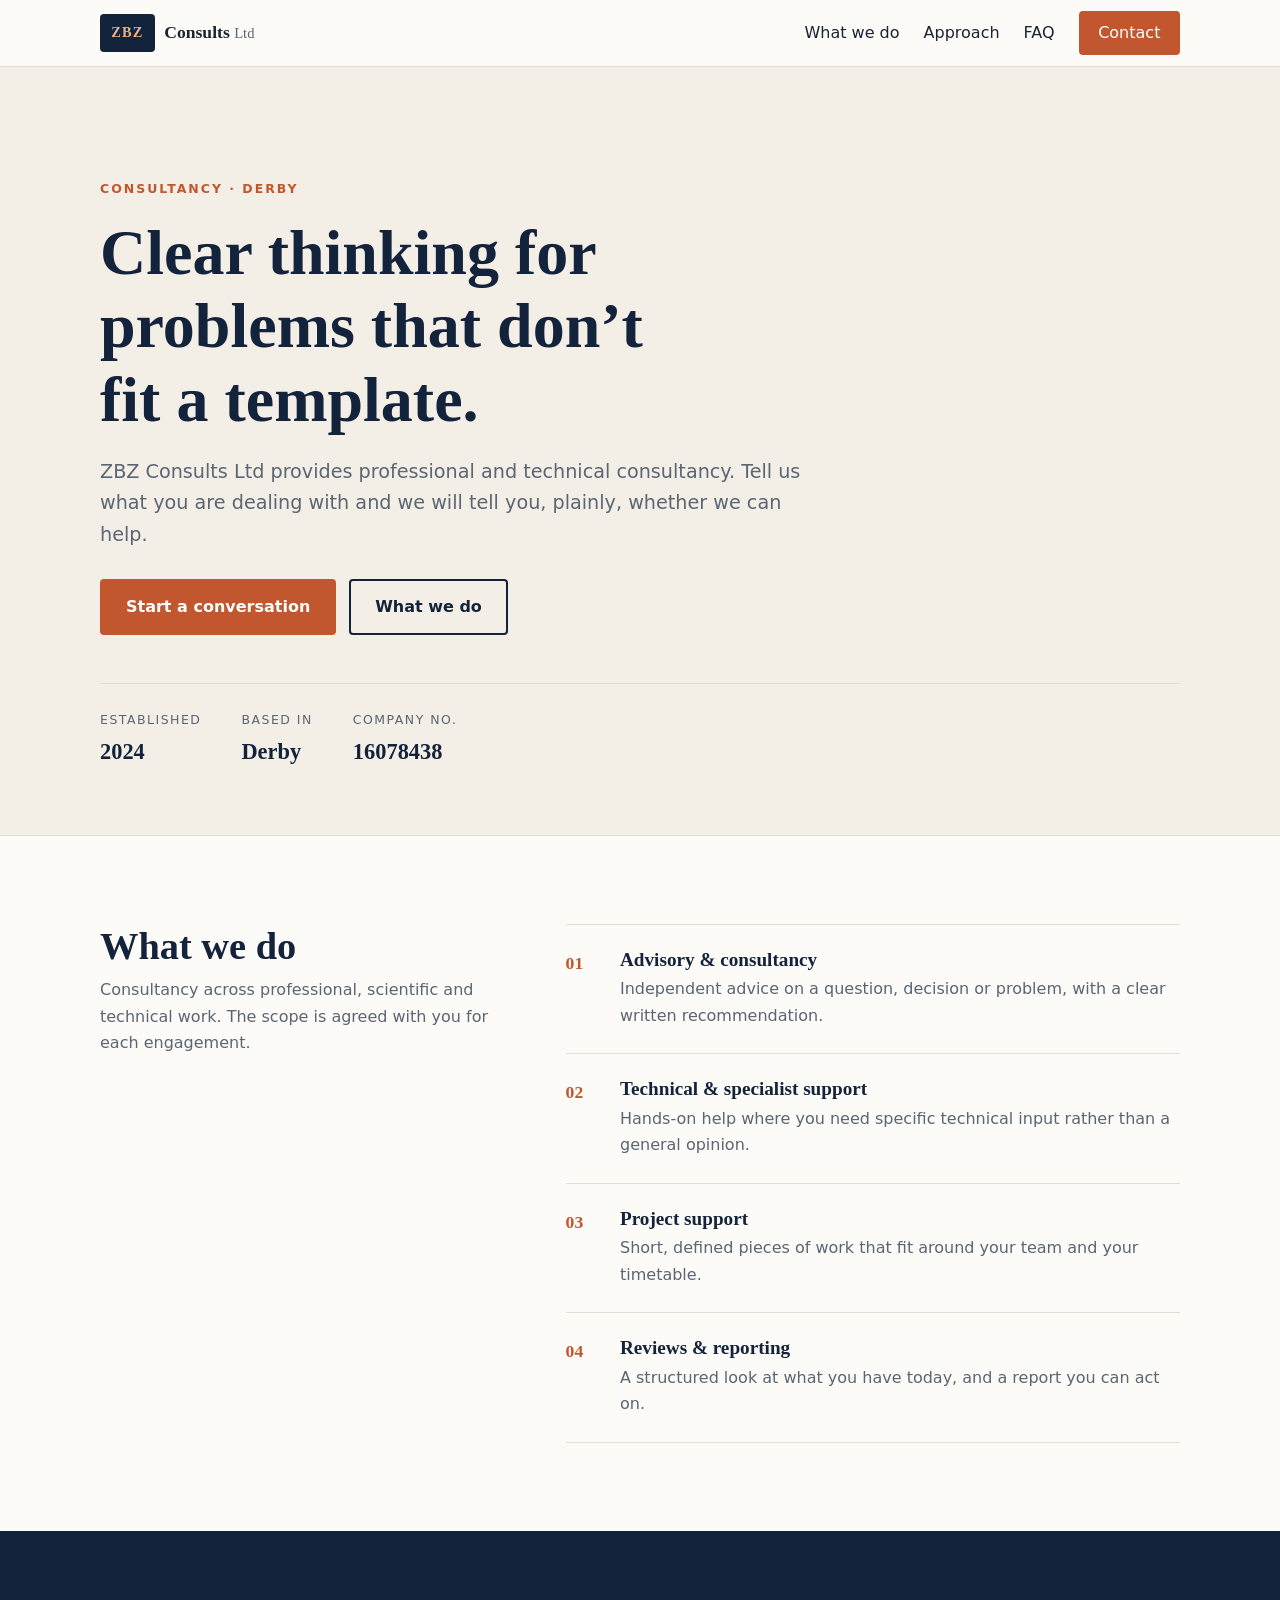
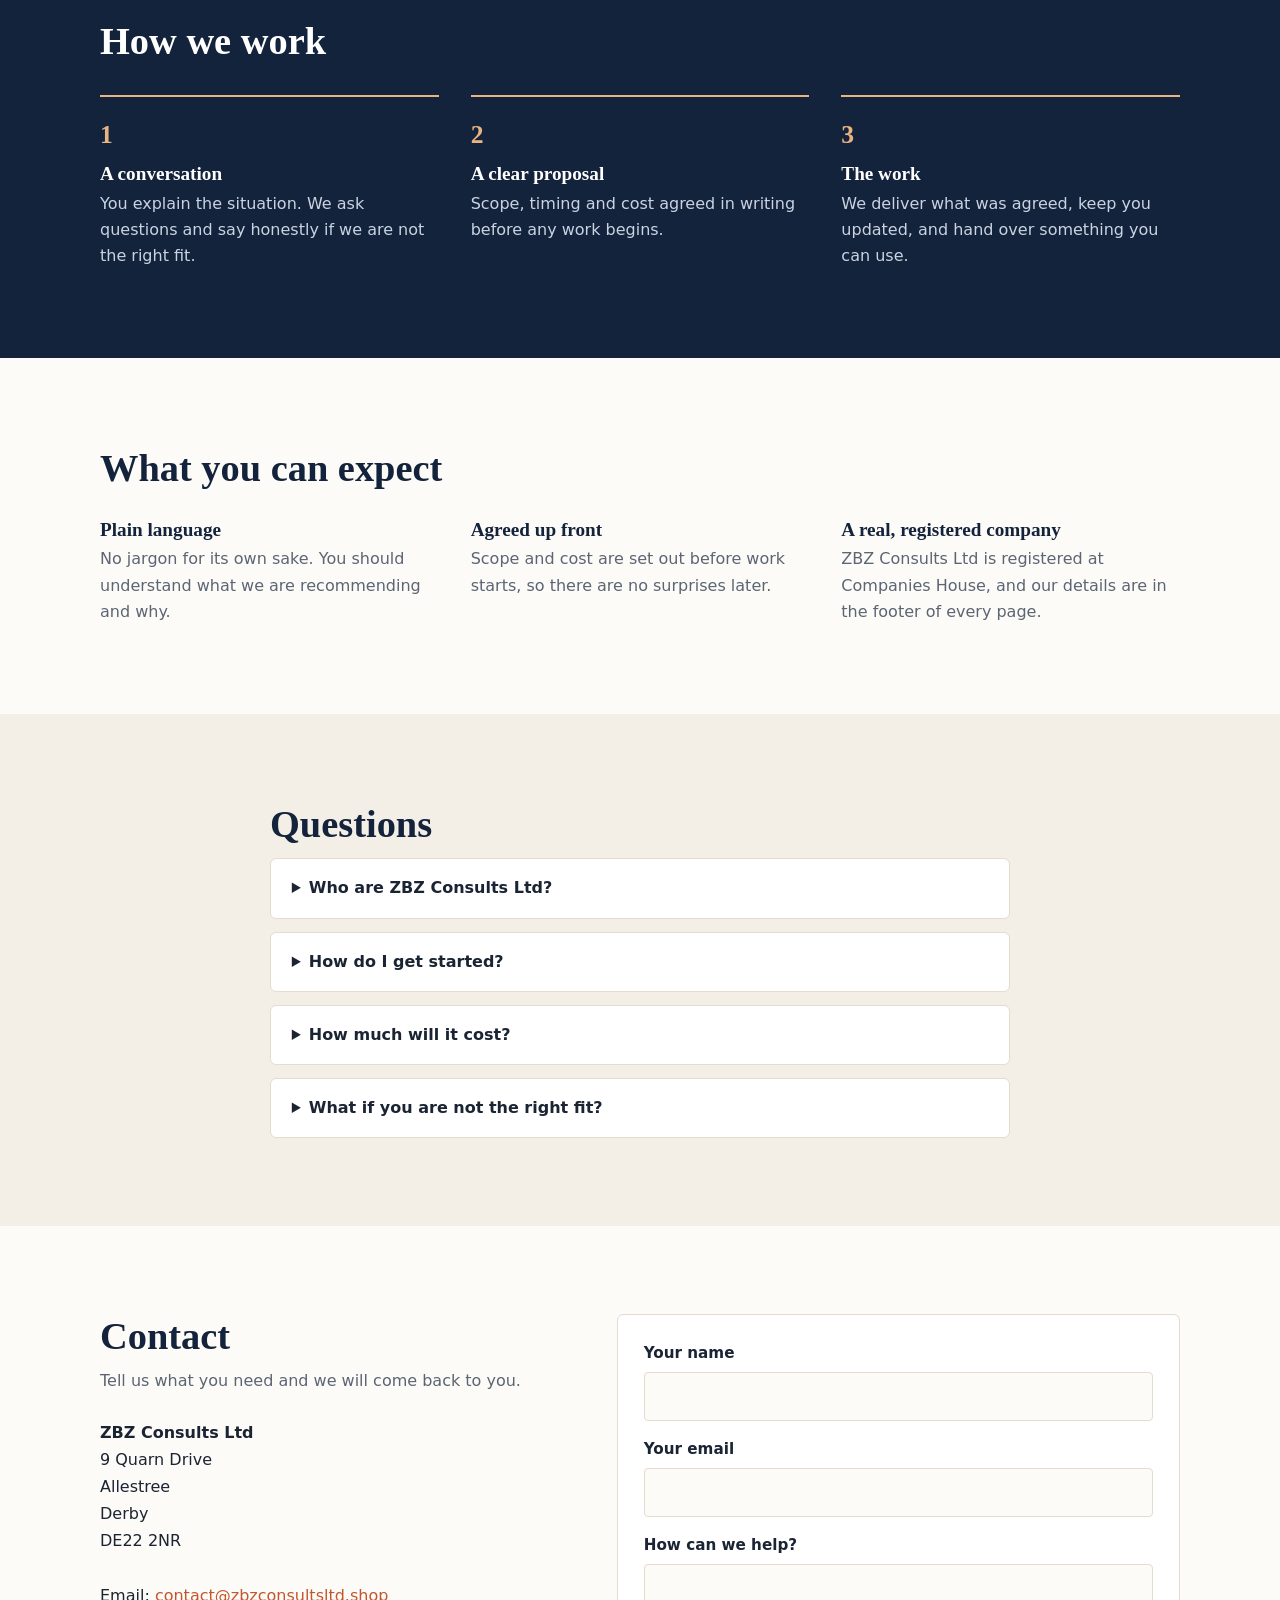
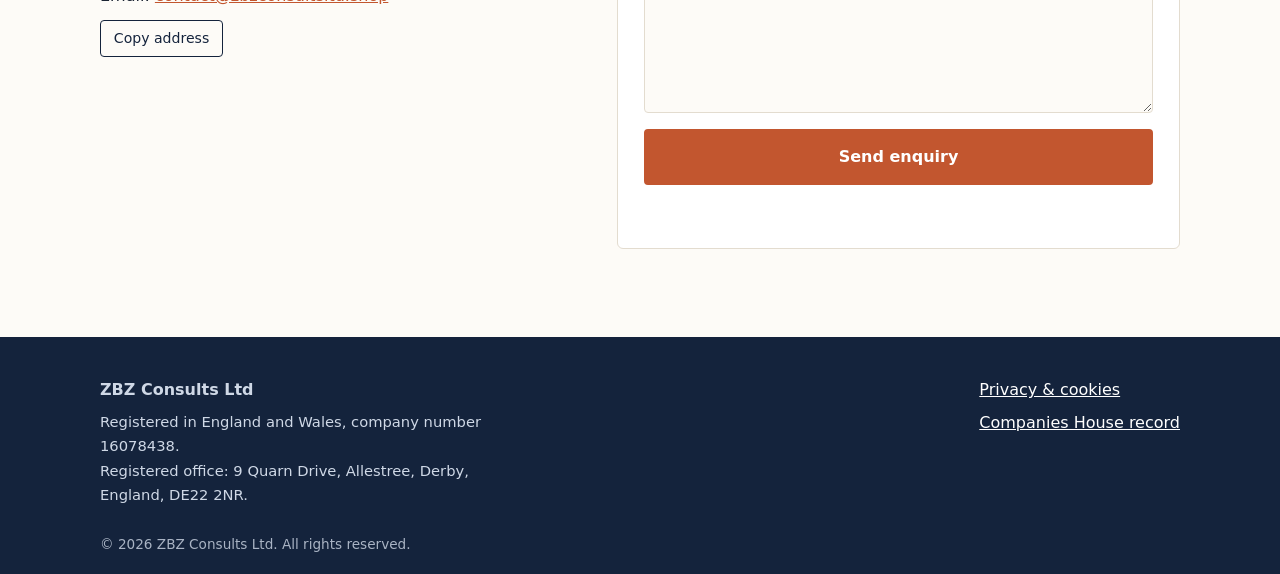
==== index.html @ 8d19d89a "Add website Co-Authored-By: Claude Sonnet 5.5 <noreply@anthropic.com>" ====
<!doctype html>
<html lang="en-GB">
<head>
  <meta charset="utf-8">
  <meta name="viewport" content="width=device-width, initial-scale=1">
  <title>ZBZ Consults Ltd | Consultancy, Derby</title>
  <meta name="description" content="ZBZ Consults Ltd is a Derby-based consultancy providing professional and technical support. Tell us what you need and we will tell you honestly whether we can help.">
  <link rel="canonical" href="https://zbzconsultsltd.shop/">
  <meta property="og:title" content="ZBZ Consults Ltd">
  <meta property="og:description" content="Professional and technical consultancy from Derby.">
  <meta property="og:type" content="website">
  <meta property="og:url" content="https://zbzconsultsltd.shop/">
  <meta name="theme-color" content="#14233c">
  <link rel="icon" href="data:image/svg+xml,%3Csvg xmlns='http://www.w3.org/2000/svg' viewBox='0 0 64 64'%3E%3Crect width='64' height='64' rx='8' fill='%2314233c'/%3E%3Ctext x='32' y='42' font-family='Georgia' font-weight='700' font-size='26' text-anchor='middle' fill='%23e9b384'%3EZBZ%3C/text%3E%3C/svg%3E">
  <link rel="stylesheet" href="css/styles.css">
</head>
<body>
  <a class="skip" href="#main">Skip to content</a>

  <header class="site-header">
    <div class="wrap bar">
      <a class="brand" href="#top" aria-label="ZBZ Consults Ltd, home"><span class="brand-mark" aria-hidden="true">ZBZ</span><span class="brand-text">Consults <small>Ltd</small></span></a>
      <button class="menu-btn" aria-expanded="false" aria-controls="nav" aria-label="Menu"><span></span><span></span><span></span></button>
      <nav id="nav" class="nav" aria-label="Main">
        <a href="#services">What we do</a>
        <a href="#approach">Approach</a>
        <a href="#faq">FAQ</a>
        <a href="#contact" class="btn btn-small">Contact</a>
      </nav>
    </div>
  </header>

  <main id="main">
    <section class="hero" id="top">
      <div class="wrap">
        <p class="eyebrow">Consultancy &middot; Derby</p>
        <h1>Clear thinking for problems that don&rsquo;t fit a template.</h1>
        <p class="lead">ZBZ Consults Ltd provides professional and technical consultancy. Tell us what you are dealing with and we will tell you, plainly, whether we can help.</p>
        <div class="cta-row">
          <a class="btn" href="#contact">Start a conversation</a>
          <a class="btn btn-ghost" href="#services">What we do</a>
        </div>
        <dl class="facts">
          <div><dt>Established</dt><dd>2024</dd></div>
          <div><dt>Based in</dt><dd>Derby</dd></div>
          <div><dt>Company no.</dt><dd>16078438</dd></div>
        </dl>
      </div>
    </section>

    <section class="section" id="services">
      <div class="wrap two-col">
        <div class="sticky-head">
          <h2>What we do</h2>
          <p class="section-intro">Consultancy across professional, scientific and technical work. The scope is agreed with you for each engagement.</p>
        </div>
        <ol class="service-list">
          <li><span class="n">01</span><div><h3>Advisory &amp; consultancy</h3><p>Independent advice on a question, decision or problem, with a clear written recommendation.</p></div></li>
          <li><span class="n">02</span><div><h3>Technical &amp; specialist support</h3><p>Hands-on help where you need specific technical input rather than a general opinion.</p></div></li>
          <li><span class="n">03</span><div><h3>Project support</h3><p>Short, defined pieces of work that fit around your team and your timetable.</p></div></li>
          <li><span class="n">04</span><div><h3>Reviews &amp; reporting</h3><p>A structured look at what you have today, and a report you can act on.</p></div></li>
        </ol>
      </div>
    </section>

    <section class="section dark" id="approach">
      <div class="wrap">
        <h2>How we work</h2>
        <div class="steps">
          <div class="step"><span class="n">1</span><h3>A conversation</h3><p>You explain the situation. We ask questions and say honestly if we are not the right fit.</p></div>
          <div class="step"><span class="n">2</span><h3>A clear proposal</h3><p>Scope, timing and cost agreed in writing before any work begins.</p></div>
          <div class="step"><span class="n">3</span><h3>The work</h3><p>We deliver what was agreed, keep you updated, and hand over something you can use.</p></div>
        </div>
      </div>
    </section>

    <section class="section" id="principles">
      <div class="wrap">
        <h2>What you can expect</h2>
        <div class="trio">
          <div><h3>Plain language</h3><p>No jargon for its own sake. You should understand what we are recommending and why.</p></div>
          <div><h3>Agreed up front</h3><p>Scope and cost are set out before work starts, so there are no surprises later.</p></div>
          <div><h3>A real, registered company</h3><p>ZBZ Consults Ltd is registered at Companies House, and our details are in the footer of every page.</p></div>
        </div>
      </div>
    </section>

    <section class="section alt" id="faq">
      <div class="wrap narrow">
        <h2>Questions</h2>
        <details><summary>Who are ZBZ Consults Ltd?</summary><p>A private limited company registered in England and Wales (company number 16078438), incorporated on 13 November 2024. Our registered office is in Derby.</p></details>
        <details><summary>How do I get started?</summary><p>Send us a short message using the form below, or email us. Tell us what you need and we will reply to arrange a conversation.</p></details>
        <details><summary>How much will it cost?</summary><p>It depends on the scope. We agree the cost with you in writing before any work begins.</p></details>
        <details><summary>What if you are not the right fit?</summary><p>We will say so. It is better to be told that early than to find out halfway through.</p></details>
      </div>
    </section>

    <section class="section" id="contact">
      <div class="wrap contact-grid">
        <div>
          <h2>Contact</h2>
          <p class="section-intro">Tell us what you need and we will come back to you.</p>
          <address>
            <strong>ZBZ Consults Ltd</strong><br>
            9 Quarn Drive<br>Allestree<br>Derby<br>DE22 2NR<br><br>
            Email: <a href="mailto:contact@zbzconsultsltd.shop">contact@zbzconsultsltd.shop</a>
            <button type="button" class="copy-btn" id="copy-email">Copy address</button>
          </address>
        </div>
        <form id="enquiry" class="form" novalidate>
          <label>Your name<input name="name" type="text" autocomplete="name" required></label>
          <label>Your email<input name="email" type="email" autocomplete="email" required></label>
          <label>How can we help?<textarea name="message" rows="5" required></textarea></label>
          <button class="btn" type="submit">Send enquiry</button>
          <p class="form-status" role="status" aria-live="polite"></p>
        </form>
      </div>
    </section>
  </main>

  <footer class="site-footer">
    <div class="wrap foot-grid">
      <div>
        <strong>ZBZ Consults Ltd</strong>
        <p>Registered in England and Wales, company number 16078438.<br>Registered office: 9 Quarn Drive, Allestree, Derby, England, DE22 2NR.</p>
      </div>
      <div class="foot-links">
        <a href="privacy.html">Privacy &amp; cookies</a>
        <a href="https://find-and-update.company-information.service.gov.uk/company/16078438" rel="noopener" target="_blank">Companies House record</a>
      </div>
    </div>
    <div class="wrap copy">&copy; <span id="year">2026</span> ZBZ Consults Ltd. All rights reserved.</div>
  </footer>

  <script src="js/main.js"></script>
</body>
</html>
---- css/styles.css ----
:root{
  --navy:#14233c; --navy-2:#1d3556; --sand:#f4efe6; --paper:#fdfbf7; --ink:#1b2433;
  --muted:#5b6574; --accent:#c2562f; --accent-soft:#e9b384; --line:#e3dccf;
}
*{box-sizing:border-box}
html{scroll-behavior:smooth;scroll-padding-top:76px}
body{margin:0;font-family:system-ui,-apple-system,"Segoe UI",Roboto,Arial,sans-serif;color:var(--ink);background:var(--paper);line-height:1.65;-webkit-font-smoothing:antialiased}
a{color:var(--accent)}
h1,h2,h3{font-family:Georgia,"Times New Roman",serif;line-height:1.15;margin:0}
.wrap{width:min(1080px,100% - 32px);margin-inline:auto}
.narrow{width:min(740px,100% - 32px)}
.skip{position:absolute;left:-999px;top:0;background:var(--navy);color:#fff;padding:.6rem 1rem;z-index:100}
.skip:focus{left:8px;top:8px}

.site-header{position:sticky;top:0;z-index:50;background:rgba(253,251,247,.95);backdrop-filter:blur(8px);border-bottom:1px solid var(--line)}
.bar{display:flex;align-items:center;justify-content:space-between;min-height:66px;gap:1rem}
.brand{display:flex;align-items:center;gap:.6rem;text-decoration:none;color:var(--ink);font-family:Georgia,serif;font-weight:700;font-size:1.1rem}
.brand-mark{display:grid;place-items:center;height:38px;padding:0 .7rem;background:var(--navy);color:var(--accent-soft);font-size:.9rem;letter-spacing:.08em;border-radius:4px}
.brand-text small{font-weight:400;color:var(--muted)}
.nav{display:flex;align-items:center;gap:1.5rem}
.nav a{text-decoration:none;color:var(--ink);font-weight:500}
.nav a:hover{color:var(--accent)}
.menu-btn{display:none;background:none;border:0;padding:.5rem;cursor:pointer}
.menu-btn span{display:block;width:24px;height:2px;background:var(--ink);margin:5px 0}

.btn{display:inline-block;background:var(--accent);color:#fff !important;padding:.8rem 1.5rem;border-radius:4px;font:inherit;font-weight:600;text-decoration:none;border:2px solid var(--accent);cursor:pointer;transition:background .15s}
.btn:hover{background:#a84624;border-color:#a84624}
.btn-small{padding:.45rem 1.1rem}
.btn-ghost{background:transparent;color:var(--navy) !important;border-color:var(--navy)}
.btn-ghost:hover{background:var(--navy);border-color:var(--navy);color:#fff !important}

.hero{background:var(--sand);padding:clamp(3.5rem,9vw,7rem) 0 clamp(2.5rem,6vw,4rem);border-bottom:1px solid var(--line)}
.eyebrow{text-transform:uppercase;letter-spacing:.16em;font-size:.78rem;font-weight:700;color:var(--accent);margin:0 0 1rem}
h1{font-size:clamp(2.2rem,5.6vw,4rem);max-width:18ch;color:var(--navy)}
.lead{font-size:1.2rem;color:var(--muted);max-width:58ch;margin:1.2rem 0 0}
.cta-row{display:flex;flex-wrap:wrap;gap:.8rem;margin-top:1.8rem}
.facts{display:flex;flex-wrap:wrap;gap:2.5rem;margin:3rem 0 0;padding-top:1.6rem;border-top:1px solid var(--line)}
.facts dt{font-size:.78rem;letter-spacing:.12em;text-transform:uppercase;color:var(--muted)}
.facts dd{margin:.2rem 0 0;font-family:Georgia,serif;font-size:1.4rem;color:var(--navy);font-weight:700}

.section{padding:clamp(3rem,7vw,5.5rem) 0}
.section.alt{background:var(--sand)}
.section.dark{background:var(--navy);color:#e7ecf4}
.section.dark h2,.section.dark h3{color:#fff}
h2{font-size:clamp(1.7rem,3.6vw,2.4rem);color:var(--navy);margin-bottom:.6rem}
h3{font-size:1.2rem;color:var(--navy);margin-bottom:.35rem}
.section-intro{color:var(--muted);max-width:52ch;margin:0 0 1.5rem}

.two-col{display:grid;grid-template-columns:1fr 1.5fr;gap:3.5rem;align-items:start}
.sticky-head{position:sticky;top:96px}
.service-list{list-style:none;margin:0;padding:0}
.service-list li{display:flex;gap:1.4rem;padding:1.5rem 0;border-top:1px solid var(--line)}
.service-list li:last-child{border-bottom:1px solid var(--line)}
.service-list p{margin:0;color:var(--muted)}
.n{font-family:Georgia,serif;color:var(--accent);font-weight:700;font-size:1.1rem;flex:none;min-width:2rem}

.steps{display:grid;grid-template-columns:repeat(auto-fit,minmax(min(240px,100%),1fr));gap:2rem;margin-top:2rem}
.step{border-top:2px solid var(--accent-soft);padding-top:1.1rem}
.step p{margin:0;color:#c9d3e2}
.step .n{color:var(--accent-soft);display:block;margin-bottom:.4rem;font-size:1.6rem}
.trio{display:grid;grid-template-columns:repeat(auto-fit,minmax(min(250px,100%),1fr));gap:2rem;margin-top:1.8rem}
.trio p{margin:0;color:var(--muted)}

details{background:#fff;border:1px solid var(--line);border-radius:6px;padding:1rem 1.3rem;margin-top:.8rem}
summary{cursor:pointer;font-weight:600}
details p{margin:.7rem 0 0;color:var(--muted)}

.contact-grid{display:grid;grid-template-columns:1fr 1.2fr;gap:3rem}
address{font-style:normal;line-height:1.7}
.copy-btn{display:block;margin-top:.7rem;background:none;border:1.5px solid var(--navy);color:var(--navy);border-radius:4px;padding:.35rem .8rem;font:inherit;font-size:.88rem;cursor:pointer}
.copy-btn:hover{background:var(--navy);color:#fff}
.form{display:grid;gap:1rem;background:#fff;padding:1.6rem;border:1px solid var(--line);border-radius:6px}
.form label{display:grid;gap:.35rem;font-weight:600;font-size:.95rem}
.form input,.form textarea{font:inherit;padding:.7rem .85rem;border:1.5px solid var(--line);border-radius:4px;background:var(--paper)}
.form input:focus,.form textarea:focus{outline:2px solid var(--navy);border-color:var(--navy)}
.form .invalid{border-color:#b3261e}
.form-status{margin:0;min-height:1.4em;font-size:.95rem}

.site-footer{background:var(--navy);color:#cfd8e6;padding:2.5rem 0 1.2rem}
.site-footer a{color:#fff}
.foot-grid{display:flex;justify-content:space-between;gap:2rem;flex-wrap:wrap}
.foot-grid p{margin:.4rem 0 0;font-size:.92rem;max-width:46ch}
.foot-links{display:flex;flex-direction:column;gap:.4rem}
.copy{margin-top:1.6rem;font-size:.85rem;opacity:.8}

.legal{padding:3rem 0 4rem}
.legal h1{font-size:2rem;max-width:none}
.legal h2{font-size:1.25rem;margin-top:2rem}

@media (prefers-reduced-motion:reduce){*{scroll-behavior:auto !important;transition:none !important}}
@media (max-width:820px){
  .two-col,.contact-grid{grid-template-columns:1fr;gap:1.5rem}
  .sticky-head{position:static}
  .menu-btn{display:block}
  .nav{position:absolute;top:66px;left:0;right:0;flex-direction:column;align-items:stretch;gap:0;background:var(--paper);border-bottom:1px solid var(--line);display:none;padding:.5rem 16px 1rem}
  .nav.open{display:flex}
  .nav a{padding:.8rem 0;border-bottom:1px solid var(--line)}
  .nav .btn{text-align:center;margin-top:.8rem}
}
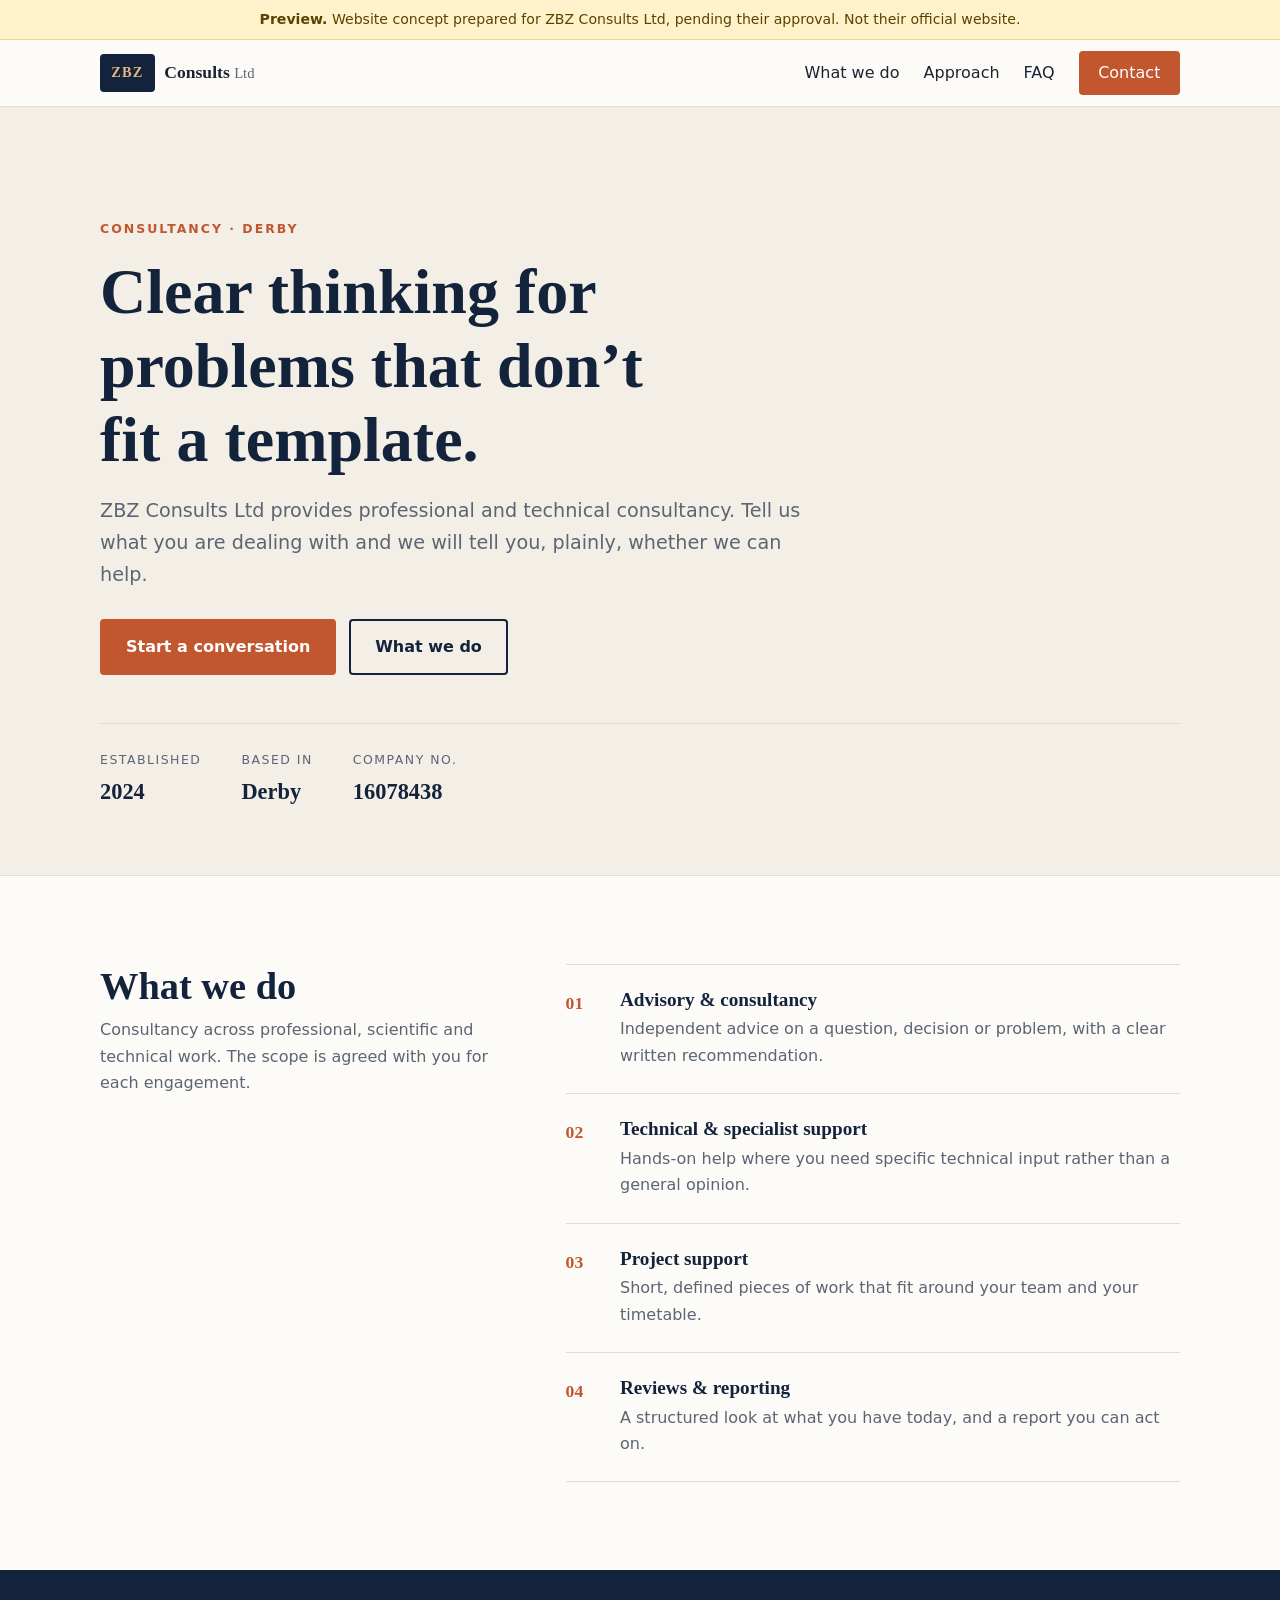
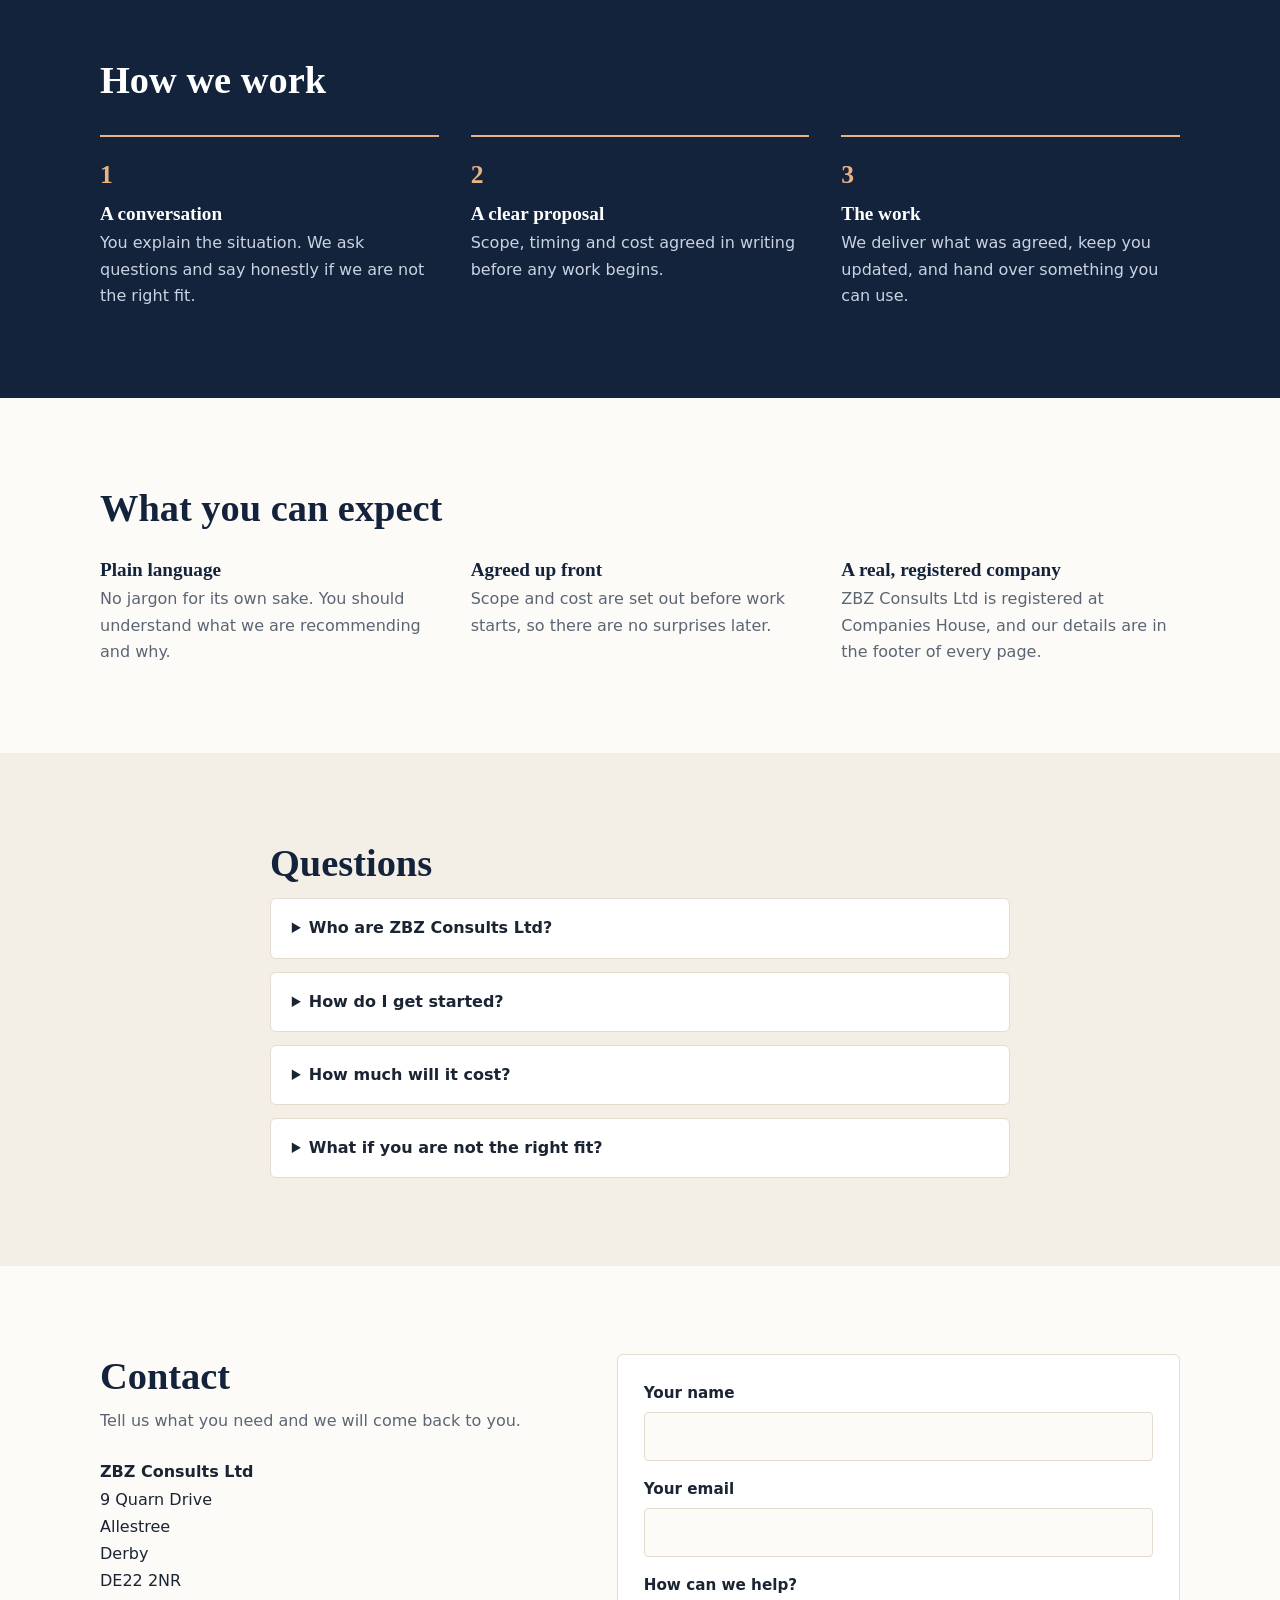
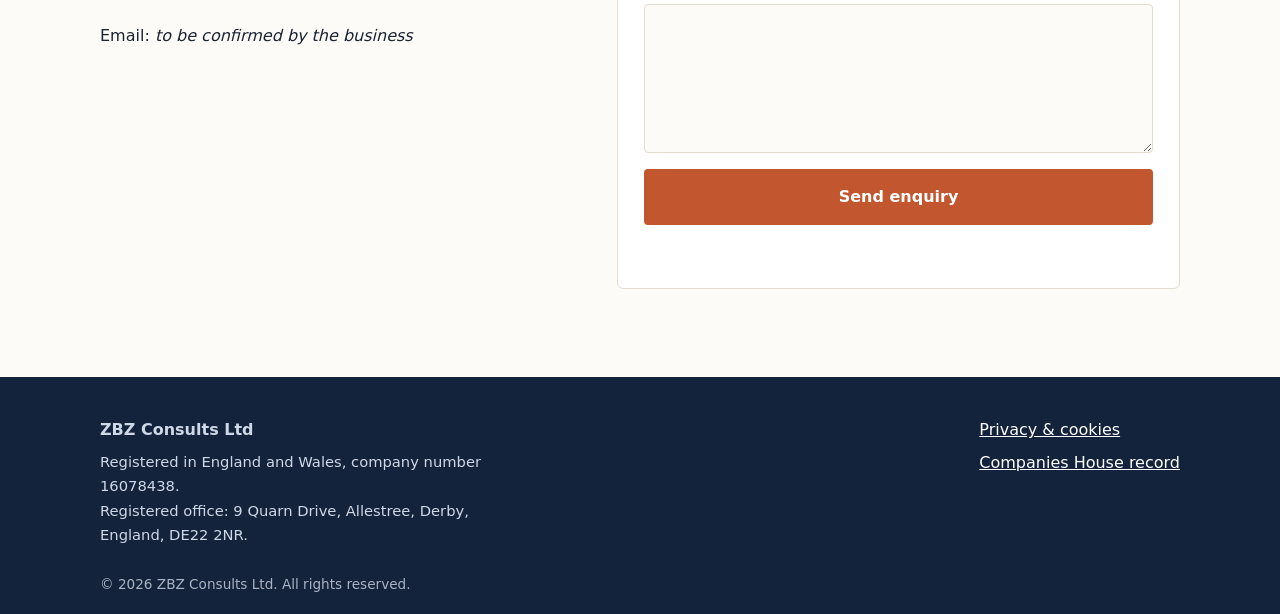
==== commit 0cf6d97f: "Label site as a preview pending the company's approval Adds a preview notice, noindex, placeholder c" ====
--- a/index.html
+++ b/index.html
@@ -1,20 +1,20 @@
 <!doctype html>
-<html lang="en-GB">
+<html lang="en-GB" data-draft>
 <head>
   <meta charset="utf-8">
   <meta name="viewport" content="width=device-width, initial-scale=1">
-  <title>ZBZ Consults Ltd | Consultancy, Derby</title>
+  <meta name="robots" content="noindex, nofollow">
+  <title>ZBZ Consults Ltd | Consultancy, Derby (Preview)</title>
   <meta name="description" content="ZBZ Consults Ltd is a Derby-based consultancy providing professional and technical support. Tell us what you need and we will tell you honestly whether we can help.">
-  <link rel="canonical" href="https://zbzconsultsltd.shop/">
   <meta property="og:title" content="ZBZ Consults Ltd">
   <meta property="og:description" content="Professional and technical consultancy from Derby.">
   <meta property="og:type" content="website">
-  <meta property="og:url" content="https://zbzconsultsltd.shop/">
   <meta name="theme-color" content="#14233c">
   <link rel="icon" href="data:image/svg+xml,%3Csvg xmlns='http://www.w3.org/2000/svg' viewBox='0 0 64 64'%3E%3Crect width='64' height='64' rx='8' fill='%2314233c'/%3E%3Ctext x='32' y='42' font-family='Georgia' font-weight='700' font-size='26' text-anchor='middle' fill='%23e9b384'%3EZBZ%3C/text%3E%3C/svg%3E">
   <link rel="stylesheet" href="css/styles.css">
 </head>
 <body>
+  <div class="draft-bar" role="note"><strong>Preview.</strong> Website concept prepared for ZBZ Consults Ltd, pending their approval. Not their official website.</div>
   <a class="skip" href="#main">Skip to content</a>
 
   <header class="site-header">
@@ -103,8 +103,7 @@
           <address>
             <strong>ZBZ Consults Ltd</strong><br>
             9 Quarn Drive<br>Allestree<br>Derby<br>DE22 2NR<br><br>
-            Email: <a href="mailto:contact@zbzconsultsltd.shop">contact@zbzconsultsltd.shop</a>
-            <button type="button" class="copy-btn" id="copy-email">Copy address</button>
+            Email: <em>to be confirmed by the business</em>
           </address>
         </div>
         <form id="enquiry" class="form" novalidate>
--- a/css/styles.css
+++ b/css/styles.css
@@ -97,3 +97,6 @@
   .nav a{padding:.8rem 0;border-bottom:1px solid var(--line)}
   .nav .btn{text-align:center;margin-top:.8rem}
 }
+
+/* preview notice */
+.draft-bar{background:#fff1c9;color:#5a4300;text-align:center;font-size:.88rem;padding:.6rem 1rem;border-bottom:1px solid #ecd58a;line-height:1.4}
